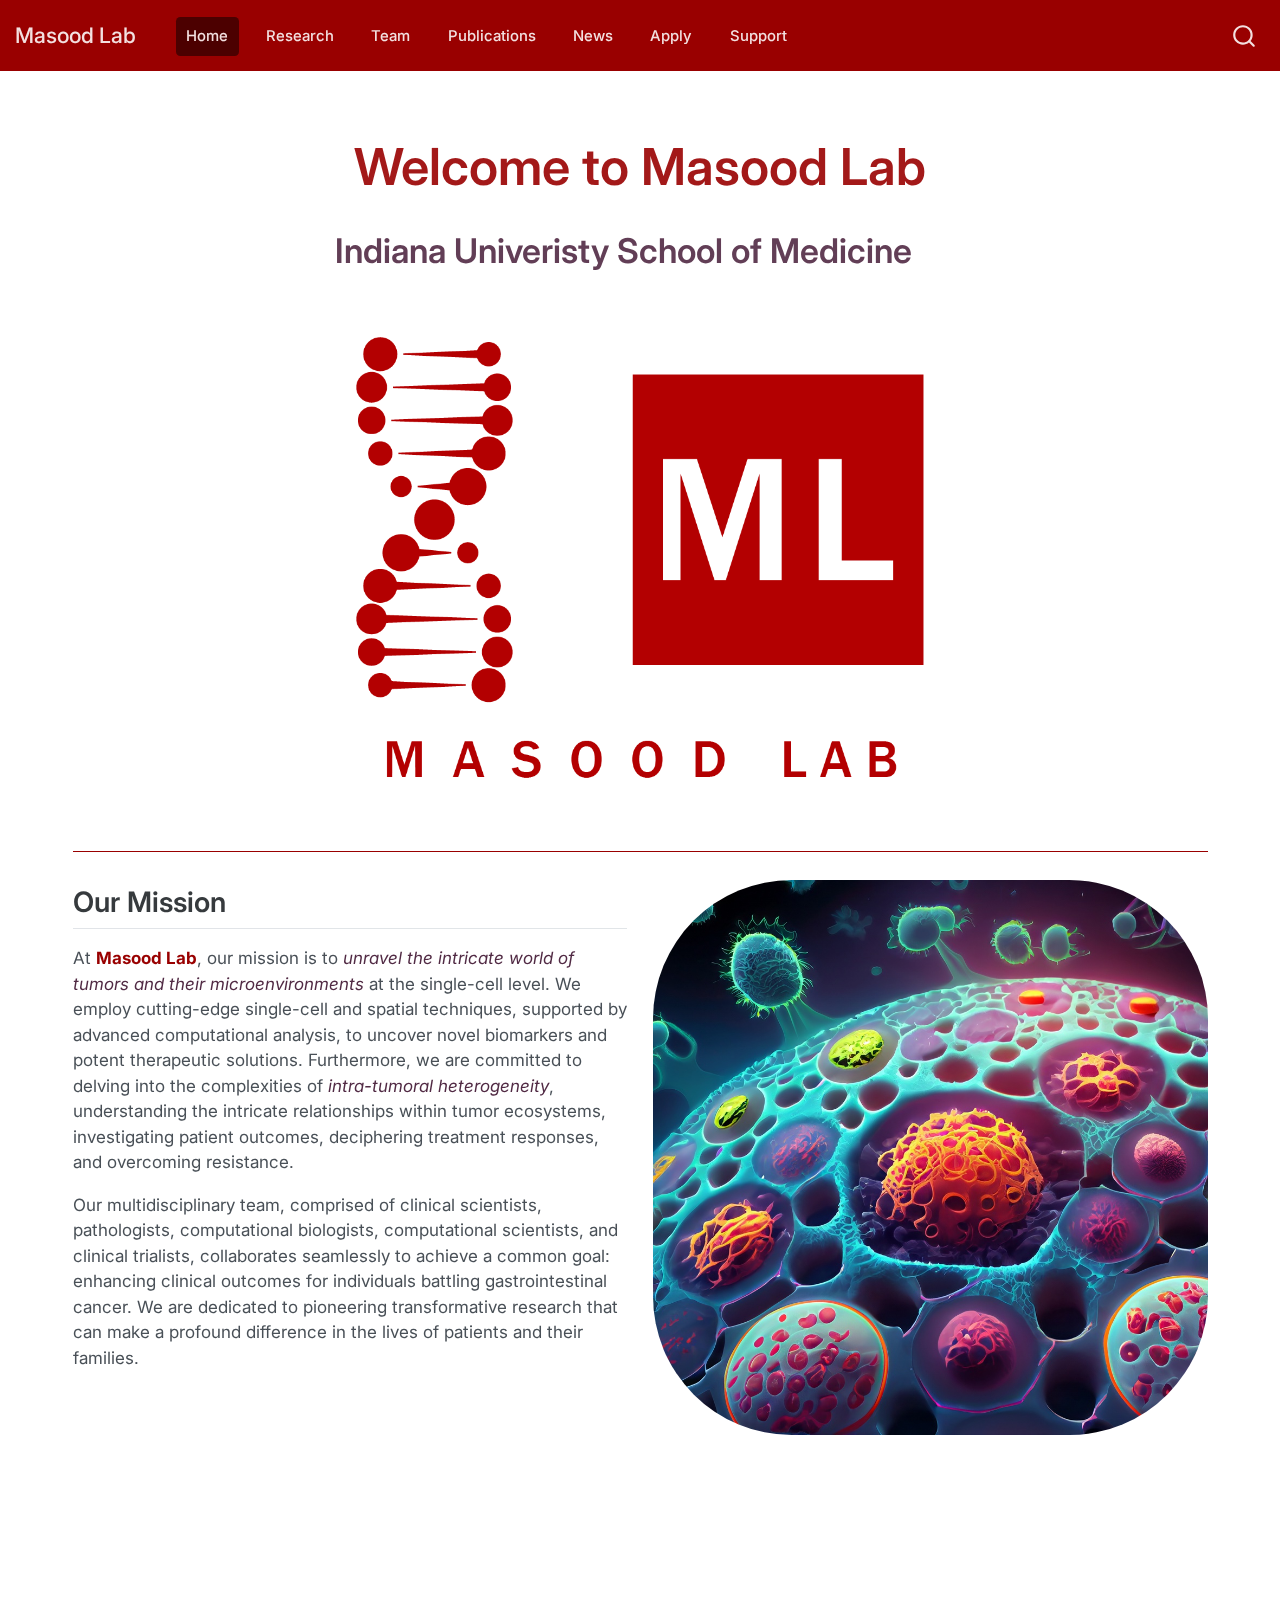
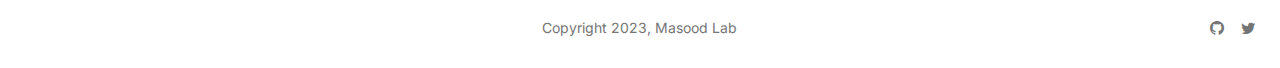
==== index.html @ 9919ac37 "Built site for gh-pages" ====
<!DOCTYPE html>
<html xmlns="http://www.w3.org/1999/xhtml" lang="en" xml:lang="en"><head>

<meta charset="utf-8">
<meta name="generator" content="quarto-1.3.450">

<meta name="viewport" content="width=device-width, initial-scale=1.0, user-scalable=yes">

<meta name="author" content="Masood Lab">
<meta name="description" content="Masood Lab, located at IUPUI, is focused on researching in the field of single cell and spatial transcriptomics.">

<title>Masood Lab</title>
<style>
code{white-space: pre-wrap;}
span.smallcaps{font-variant: small-caps;}
div.columns{display: flex; gap: min(4vw, 1.5em);}
div.column{flex: auto; overflow-x: auto;}
div.hanging-indent{margin-left: 1.5em; text-indent: -1.5em;}
ul.task-list{list-style: none;}
ul.task-list li input[type="checkbox"] {
  width: 0.8em;
  margin: 0 0.8em 0.2em -1em; /* quarto-specific, see https://github.com/quarto-dev/quarto-cli/issues/4556 */ 
  vertical-align: middle;
}
</style>


<script src="site_libs/quarto-nav/quarto-nav.js"></script>
<script src="site_libs/quarto-nav/headroom.min.js"></script>
<script src="site_libs/clipboard/clipboard.min.js"></script>
<script src="site_libs/quarto-search/autocomplete.umd.js"></script>
<script src="site_libs/quarto-search/fuse.min.js"></script>
<script src="site_libs/quarto-search/quarto-search.js"></script>
<meta name="quarto:offset" content="./">
<link href=".//assets/favicon.png" rel="icon" type="image/png">
<script src="site_libs/quarto-html/quarto.js"></script>
<script src="site_libs/quarto-html/popper.min.js"></script>
<script src="site_libs/quarto-html/tippy.umd.min.js"></script>
<script src="site_libs/quarto-html/anchor.min.js"></script>
<link href="site_libs/quarto-html/tippy.css" rel="stylesheet">
<link href="site_libs/quarto-html/quarto-syntax-highlighting.css" rel="stylesheet" id="quarto-text-highlighting-styles">
<script src="site_libs/bootstrap/bootstrap.min.js"></script>
<link href="site_libs/bootstrap/bootstrap-icons.css" rel="stylesheet">
<link href="site_libs/bootstrap/bootstrap.min.css" rel="stylesheet" id="quarto-bootstrap" data-mode="light">
<script id="quarto-search-options" type="application/json">{
  "location": "navbar",
  "copy-button": false,
  "collapse-after": 3,
  "panel-placement": "end",
  "type": "overlay",
  "limit": 20,
  "language": {
    "search-no-results-text": "No results",
    "search-matching-documents-text": "matching documents",
    "search-copy-link-title": "Copy link to search",
    "search-hide-matches-text": "Hide additional matches",
    "search-more-match-text": "more match in this document",
    "search-more-matches-text": "more matches in this document",
    "search-clear-button-title": "Clear",
    "search-detached-cancel-button-title": "Cancel",
    "search-submit-button-title": "Submit",
    "search-label": "Search"
  }
}</script>
<style>html{ scroll-behavior: smooth; }</style>


<link rel="stylesheet" href="_style/styles.css">
<meta property="og:title" content="Masood Lab">
<meta property="og:description" content="Masood Lab, located at IUPUI, is focused on researching in the field of single cell and spatial transcriptomics.">
<meta property="og:image" content="assets/logo.png">
<meta property="og:site-name" content="Masood Lab">
<meta property="og:locale" content="en_US">
<meta name="twitter:title" content="Masood Lab">
<meta name="twitter:description" content="Masood Lab, located at IUPUI, is focused on researching in the field of single cell and spatial transcriptomics.">
<meta name="twitter:image" content="assets/logo.png">
<meta name="twitter:card" content="summary_large_image">
</head>

<body class="nav-fixed">

<div id="quarto-search-results"></div>
  <header id="quarto-header" class="headroom fixed-top">
    <nav class="navbar navbar-expand-lg navbar-dark ">
      <div class="navbar-container container-fluid">
      <div class="navbar-brand-container">
    <a class="navbar-brand" href="./index.html">
    <span class="navbar-title">Masood Lab</span>
    </a>
  </div>
            <div id="quarto-search" class="" title="Search"></div>
          <button class="navbar-toggler" type="button" data-bs-toggle="collapse" data-bs-target="#navbarCollapse" aria-controls="navbarCollapse" aria-expanded="false" aria-label="Toggle navigation" onclick="if (window.quartoToggleHeadroom) { window.quartoToggleHeadroom(); }">
  <span class="navbar-toggler-icon"></span>
</button>
          <div class="collapse navbar-collapse" id="navbarCollapse">
            <ul class="navbar-nav navbar-nav-scroll me-auto">
  <li class="nav-item">
    <a class="nav-link active" href="./index.html" rel="" target="" aria-current="page">
 <span class="menu-text">Home</span></a>
  </li>  
  <li class="nav-item">
    <a class="nav-link" href="./research.html" rel="" target="">
 <span class="menu-text">Research</span></a>
  </li>  
  <li class="nav-item">
    <a class="nav-link" href="./team/index.html" rel="" target="">
 <span class="menu-text">Team</span></a>
  </li>  
  <li class="nav-item">
    <a class="nav-link" href="./publications.html" rel="" target="">
 <span class="menu-text">Publications</span></a>
  </li>  
  <li class="nav-item">
    <a class="nav-link" href="./news.html" rel="" target="">
 <span class="menu-text">News</span></a>
  </li>  
  <li class="nav-item">
    <a class="nav-link" href="./apply.html" rel="" target="">
 <span class="menu-text">Apply</span></a>
  </li>  
  <li class="nav-item">
    <a class="nav-link" href="./support.html" rel="" target="">
 <span class="menu-text">Support</span></a>
  </li>  
</ul>
            <div class="quarto-navbar-tools ms-auto">
</div>
          </div> <!-- /navcollapse -->
      </div> <!-- /container-fluid -->
    </nav>
</header>
<!-- content -->
<div id="quarto-content" class="quarto-container page-columns page-rows-contents page-layout-full page-navbar">
<!-- sidebar -->
<!-- margin-sidebar -->
    
<!-- main -->
<main class="content column-page" id="quarto-document-content">



<section id="welcome-to-masood-lab" class="level1 hero">
<h1>Welcome to Masood Lab</h1>
<section id="indiana-univeristy-school-of-medicine" class="level2">
<h2 class="anchored" data-anchor-id="indiana-univeristy-school-of-medicine">Indiana Univeristy School of Medicine</h2>
<p><img src="assets/logo.png" class="img-fluid" alt="Logo of Masood Lab"></p>
</section>
</section>
<div class="grid mission">
<div class="g-col-12 g-col-md-6 w-full h-full">
<section id="our-mission" class="level2 w-full h-full pb-0">
<h2 class="anchored" data-anchor-id="our-mission">Our Mission</h2>
<!-- Study and understand tumors and their ecosystem at single cell resolution using exceptional single cell and spatial techniques coupled with advanced computational analysis to develope novel biomarkers and powefull therapies. Additionally we want to understand and discuss intra tumoral heterogenity,relationship,patient outcomes,treatment responses and resistance. Our lab comprises of clinical scientists,Pathologists,computational Biologists,computational scientists and clinical trailist working as a team to achive an ulitimate goal to improve clinical outcomes in Gastrointestinal Cancer. -->
<p>At <strong>Masood Lab</strong>, our mission is to <em>unravel the intricate world of tumors and their microenvironments</em> at the single-cell level. We employ cutting-edge single-cell and spatial techniques, supported by advanced computational analysis, to uncover novel biomarkers and potent therapeutic solutions. Furthermore, we are committed to delving into the complexities of <em>intra-tumoral heterogeneity</em>, understanding the intricate relationships within tumor ecosystems, investigating patient outcomes, deciphering treatment responses, and overcoming resistance.</p>
<p>Our multidisciplinary team, comprised of clinical scientists, pathologists, computational biologists, computational scientists, and clinical trialists, collaborates seamlessly to achieve a common goal: enhancing clinical outcomes for individuals battling gastrointestinal cancer. We are dedicated to pioneering transformative research that can make a profound difference in the lives of patients and their families.</p>
</section>
</div>
<div class="g-col-12 g-col-md-6 w-full h-full">
<div class="w-full h-full pb-0">
<p><img src="assets/home_hero.jpg" class="img-fluid" alt="A picture of Cancer Cells."></p>
</div>
</div>
</div>



</main> <!-- /main -->
<script id="quarto-html-after-body" type="application/javascript">
window.document.addEventListener("DOMContentLoaded", function (event) {
  const toggleBodyColorMode = (bsSheetEl) => {
    const mode = bsSheetEl.getAttribute("data-mode");
    const bodyEl = window.document.querySelector("body");
    if (mode === "dark") {
      bodyEl.classList.add("quarto-dark");
      bodyEl.classList.remove("quarto-light");
    } else {
      bodyEl.classList.add("quarto-light");
      bodyEl.classList.remove("quarto-dark");
    }
  }
  const toggleBodyColorPrimary = () => {
    const bsSheetEl = window.document.querySelector("link#quarto-bootstrap");
    if (bsSheetEl) {
      toggleBodyColorMode(bsSheetEl);
    }
  }
  toggleBodyColorPrimary();  
  const icon = "";
  const anchorJS = new window.AnchorJS();
  anchorJS.options = {
    placement: 'right',
    icon: icon
  };
  anchorJS.add('.anchored');
  const isCodeAnnotation = (el) => {
    for (const clz of el.classList) {
      if (clz.startsWith('code-annotation-')) {                     
        return true;
      }
    }
    return false;
  }
  const clipboard = new window.ClipboardJS('.code-copy-button', {
    text: function(trigger) {
      const codeEl = trigger.previousElementSibling.cloneNode(true);
      for (const childEl of codeEl.children) {
        if (isCodeAnnotation(childEl)) {
          childEl.remove();
        }
      }
      return codeEl.innerText;
    }
  });
  clipboard.on('success', function(e) {
    // button target
    const button = e.trigger;
    // don't keep focus
    button.blur();
    // flash "checked"
    button.classList.add('code-copy-button-checked');
    var currentTitle = button.getAttribute("title");
    button.setAttribute("title", "Copied!");
    let tooltip;
    if (window.bootstrap) {
      button.setAttribute("data-bs-toggle", "tooltip");
      button.setAttribute("data-bs-placement", "left");
      button.setAttribute("data-bs-title", "Copied!");
      tooltip = new bootstrap.Tooltip(button, 
        { trigger: "manual", 
          customClass: "code-copy-button-tooltip",
          offset: [0, -8]});
      tooltip.show();    
    }
    setTimeout(function() {
      if (tooltip) {
        tooltip.hide();
        button.removeAttribute("data-bs-title");
        button.removeAttribute("data-bs-toggle");
        button.removeAttribute("data-bs-placement");
      }
      button.setAttribute("title", currentTitle);
      button.classList.remove('code-copy-button-checked');
    }, 1000);
    // clear code selection
    e.clearSelection();
  });
  function tippyHover(el, contentFn) {
    const config = {
      allowHTML: true,
      content: contentFn,
      maxWidth: 500,
      delay: 100,
      arrow: false,
      appendTo: function(el) {
          return el.parentElement;
      },
      interactive: true,
      interactiveBorder: 10,
      theme: 'quarto',
      placement: 'bottom-start'
    };
    window.tippy(el, config); 
  }
  const noterefs = window.document.querySelectorAll('a[role="doc-noteref"]');
  for (var i=0; i<noterefs.length; i++) {
    const ref = noterefs[i];
    tippyHover(ref, function() {
      // use id or data attribute instead here
      let href = ref.getAttribute('data-footnote-href') || ref.getAttribute('href');
      try { href = new URL(href).hash; } catch {}
      const id = href.replace(/^#\/?/, "");
      const note = window.document.getElementById(id);
      return note.innerHTML;
    });
  }
      let selectedAnnoteEl;
      const selectorForAnnotation = ( cell, annotation) => {
        let cellAttr = 'data-code-cell="' + cell + '"';
        let lineAttr = 'data-code-annotation="' +  annotation + '"';
        const selector = 'span[' + cellAttr + '][' + lineAttr + ']';
        return selector;
      }
      const selectCodeLines = (annoteEl) => {
        const doc = window.document;
        const targetCell = annoteEl.getAttribute("data-target-cell");
        const targetAnnotation = annoteEl.getAttribute("data-target-annotation");
        const annoteSpan = window.document.querySelector(selectorForAnnotation(targetCell, targetAnnotation));
        const lines = annoteSpan.getAttribute("data-code-lines").split(",");
        const lineIds = lines.map((line) => {
          return targetCell + "-" + line;
        })
        let top = null;
        let height = null;
        let parent = null;
        if (lineIds.length > 0) {
            //compute the position of the single el (top and bottom and make a div)
            const el = window.document.getElementById(lineIds[0]);
            top = el.offsetTop;
            height = el.offsetHeight;
            parent = el.parentElement.parentElement;
          if (lineIds.length > 1) {
            const lastEl = window.document.getElementById(lineIds[lineIds.length - 1]);
            const bottom = lastEl.offsetTop + lastEl.offsetHeight;
            height = bottom - top;
          }
          if (top !== null && height !== null && parent !== null) {
            // cook up a div (if necessary) and position it 
            let div = window.document.getElementById("code-annotation-line-highlight");
            if (div === null) {
              div = window.document.createElement("div");
              div.setAttribute("id", "code-annotation-line-highlight");
              div.style.position = 'absolute';
              parent.appendChild(div);
            }
            div.style.top = top - 2 + "px";
            div.style.height = height + 4 + "px";
            let gutterDiv = window.document.getElementById("code-annotation-line-highlight-gutter");
            if (gutterDiv === null) {
              gutterDiv = window.document.createElement("div");
              gutterDiv.setAttribute("id", "code-annotation-line-highlight-gutter");
              gutterDiv.style.position = 'absolute';
              const codeCell = window.document.getElementById(targetCell);
              const gutter = codeCell.querySelector('.code-annotation-gutter');
              gutter.appendChild(gutterDiv);
            }
            gutterDiv.style.top = top - 2 + "px";
            gutterDiv.style.height = height + 4 + "px";
          }
          selectedAnnoteEl = annoteEl;
        }
      };
      const unselectCodeLines = () => {
        const elementsIds = ["code-annotation-line-highlight", "code-annotation-line-highlight-gutter"];
        elementsIds.forEach((elId) => {
          const div = window.document.getElementById(elId);
          if (div) {
            div.remove();
          }
        });
        selectedAnnoteEl = undefined;
      };
      // Attach click handler to the DT
      const annoteDls = window.document.querySelectorAll('dt[data-target-cell]');
      for (const annoteDlNode of annoteDls) {
        annoteDlNode.addEventListener('click', (event) => {
          const clickedEl = event.target;
          if (clickedEl !== selectedAnnoteEl) {
            unselectCodeLines();
            const activeEl = window.document.querySelector('dt[data-target-cell].code-annotation-active');
            if (activeEl) {
              activeEl.classList.remove('code-annotation-active');
            }
            selectCodeLines(clickedEl);
            clickedEl.classList.add('code-annotation-active');
          } else {
            // Unselect the line
            unselectCodeLines();
            clickedEl.classList.remove('code-annotation-active');
          }
        });
      }
  const findCites = (el) => {
    const parentEl = el.parentElement;
    if (parentEl) {
      const cites = parentEl.dataset.cites;
      if (cites) {
        return {
          el,
          cites: cites.split(' ')
        };
      } else {
        return findCites(el.parentElement)
      }
    } else {
      return undefined;
    }
  };
  var bibliorefs = window.document.querySelectorAll('a[role="doc-biblioref"]');
  for (var i=0; i<bibliorefs.length; i++) {
    const ref = bibliorefs[i];
    const citeInfo = findCites(ref);
    if (citeInfo) {
      tippyHover(citeInfo.el, function() {
        var popup = window.document.createElement('div');
        citeInfo.cites.forEach(function(cite) {
          var citeDiv = window.document.createElement('div');
          citeDiv.classList.add('hanging-indent');
          citeDiv.classList.add('csl-entry');
          var biblioDiv = window.document.getElementById('ref-' + cite);
          if (biblioDiv) {
            citeDiv.innerHTML = biblioDiv.innerHTML;
          }
          popup.appendChild(citeDiv);
        });
        return popup.innerHTML;
      });
    }
  }
    var localhostRegex = new RegExp(/^(?:http|https):\/\/localhost\:?[0-9]*\//);
      var filterRegex = new RegExp('/' + window.location.host + '/');
    var isInternal = (href) => {
        return filterRegex.test(href) || localhostRegex.test(href);
    }
    // Inspect non-navigation links and adorn them if external
 	var links = window.document.querySelectorAll('a[href]:not(.nav-link):not(.navbar-brand):not(.toc-action):not(.sidebar-link):not(.sidebar-item-toggle):not(.pagination-link):not(.no-external):not([aria-hidden]):not(.dropdown-item)');
    for (var i=0; i<links.length; i++) {
      const link = links[i];
      if (!isInternal(link.href)) {
          // target, if specified
          link.setAttribute("target", "_blank");
      }
    }
});
</script>
</div> <!-- /content -->
<footer class="footer">
  <div class="nav-footer">
    <div class="nav-footer-left">
      &nbsp;
    </div>   
    <div class="nav-footer-center">Copyright 2023, Masood Lab</div>
    <div class="nav-footer-right">
      <ul class="footer-items list-unstyled">
    <li class="nav-item compact">
    <a class="nav-link" href="https://github.com/">
      <i class="bi bi-github" role="img">
</i> 
    </a>
  </li>  
    <li class="nav-item compact">
    <a class="nav-link" href="https://twitter.com/">
      <i class="bi bi-twitter" role="img">
</i> 
    </a>
  </li>  
</ul>
    </div>
  </div>
</footer>



<script src="site_libs/quarto-html/zenscroll-min.js"></script>
</body></html>
---- site_libs/quarto-html/tippy.css ----
.tippy-box[data-animation=fade][data-state=hidden]{opacity:0}[data-tippy-root]{max-width:calc(100vw - 10px)}.tippy-box{position:relative;background-color:#333;color:#fff;border-radius:4px;font-size:14px;line-height:1.4;white-space:normal;outline:0;transition-property:transform,visibility,opacity}.tippy-box[data-placement^=top]>.tippy-arrow{bottom:0}.tippy-box[data-placement^=top]>.tippy-arrow:before{bottom:-7px;left:0;border-width:8px 8px 0;border-top-color:initial;transform-origin:center top}.tippy-box[data-placement^=bottom]>.tippy-arrow{top:0}.tippy-box[data-placement^=bottom]>.tippy-arrow:before{top:-7px;left:0;border-width:0 8px 8px;border-bottom-color:initial;transform-origin:center bottom}.tippy-box[data-placement^=left]>.tippy-arrow{right:0}.tippy-box[data-placement^=left]>.tippy-arrow:before{border-width:8px 0 8px 8px;border-left-color:initial;right:-7px;transform-origin:center left}.tippy-box[data-placement^=right]>.tippy-arrow{left:0}.tippy-box[data-placement^=right]>.tippy-arrow:before{left:-7px;border-width:8px 8px 8px 0;border-right-color:initial;transform-origin:center right}.tippy-box[data-inertia][data-state=visible]{transition-timing-function:cubic-bezier(.54,1.5,.38,1.11)}.tippy-arrow{width:16px;height:16px;color:#333}.tippy-arrow:before{content:"";position:absolute;border-color:transparent;border-style:solid}.tippy-content{position:relative;padding:5px 9px;z-index:1}
---- site_libs/quarto-html/quarto-syntax-highlighting.css ----
/* quarto syntax highlight colors */
:root {
  --quarto-hl-ot-color: #003B4F;
  --quarto-hl-at-color: #657422;
  --quarto-hl-ss-color: #20794D;
  --quarto-hl-an-color: #5E5E5E;
  --quarto-hl-fu-color: #4758AB;
  --quarto-hl-st-color: #20794D;
  --quarto-hl-cf-color: #003B4F;
  --quarto-hl-op-color: #5E5E5E;
  --quarto-hl-er-color: #AD0000;
  --quarto-hl-bn-color: #AD0000;
  --quarto-hl-al-color: #AD0000;
  --quarto-hl-va-color: #111111;
  --quarto-hl-bu-color: inherit;
  --quarto-hl-ex-color: inherit;
  --quarto-hl-pp-color: #AD0000;
  --quarto-hl-in-color: #5E5E5E;
  --quarto-hl-vs-color: #20794D;
  --quarto-hl-wa-color: #5E5E5E;
  --quarto-hl-do-color: #5E5E5E;
  --quarto-hl-im-color: #00769E;
  --quarto-hl-ch-color: #20794D;
  --quarto-hl-dt-color: #AD0000;
  --quarto-hl-fl-color: #AD0000;
  --quarto-hl-co-color: #5E5E5E;
  --quarto-hl-cv-color: #5E5E5E;
  --quarto-hl-cn-color: #8f5902;
  --quarto-hl-sc-color: #5E5E5E;
  --quarto-hl-dv-color: #AD0000;
  --quarto-hl-kw-color: #003B4F;
}

/* other quarto variables */
:root {
  --quarto-font-monospace: SFMono-Regular, Menlo, Monaco, Consolas, "Liberation Mono", "Courier New", monospace;
}

pre > code.sourceCode > span {
  color: #003B4F;
}

code span {
  color: #003B4F;
}

code.sourceCode > span {
  color: #003B4F;
}

div.sourceCode,
div.sourceCode pre.sourceCode {
  color: #003B4F;
}

code span.ot {
  color: #003B4F;
  font-style: inherit;
}

code span.at {
  color: #657422;
  font-style: inherit;
}

code span.ss {
  color: #20794D;
  font-style: inherit;
}

code span.an {
  color: #5E5E5E;
  font-style: inherit;
}

code span.fu {
  color: #4758AB;
  font-style: inherit;
}

code span.st {
  color: #20794D;
  font-style: inherit;
}

code span.cf {
  color: #003B4F;
  font-style: inherit;
}

code span.op {
  color: #5E5E5E;
  font-style: inherit;
}

code span.er {
  color: #AD0000;
  font-style: inherit;
}

code span.bn {
  color: #AD0000;
  font-style: inherit;
}

code span.al {
  color: #AD0000;
  font-style: inherit;
}

code span.va {
  color: #111111;
  font-style: inherit;
}

code span.bu {
  font-style: inherit;
}

code span.ex {
  font-style: inherit;
}

code span.pp {
  color: #AD0000;
  font-style: inherit;
}

code span.in {
  color: #5E5E5E;
  font-style: inherit;
}

code span.vs {
  color: #20794D;
  font-style: inherit;
}

code span.wa {
  color: #5E5E5E;
  font-style: italic;
}

code span.do {
  color: #5E5E5E;
  font-style: italic;
}

code span.im {
  color: #00769E;
  font-style: inherit;
}

code span.ch {
  color: #20794D;
  font-style: inherit;
}

code span.dt {
  color: #AD0000;
  font-style: inherit;
}

code span.fl {
  color: #AD0000;
  font-style: inherit;
}

code span.co {
  color: #5E5E5E;
  font-style: inherit;
}

code span.cv {
  color: #5E5E5E;
  font-style: italic;
}

code span.cn {
  color: #8f5902;
  font-style: inherit;
}

code span.sc {
  color: #5E5E5E;
  font-style: inherit;
}

code span.dv {
  color: #AD0000;
  font-style: inherit;
}

code span.kw {
  color: #003B4F;
  font-style: inherit;
}

.prevent-inlining {
  content: "</";
}

/*# sourceMappingURL=debc5d5d77c3f9108843748ff7464032.css.map */
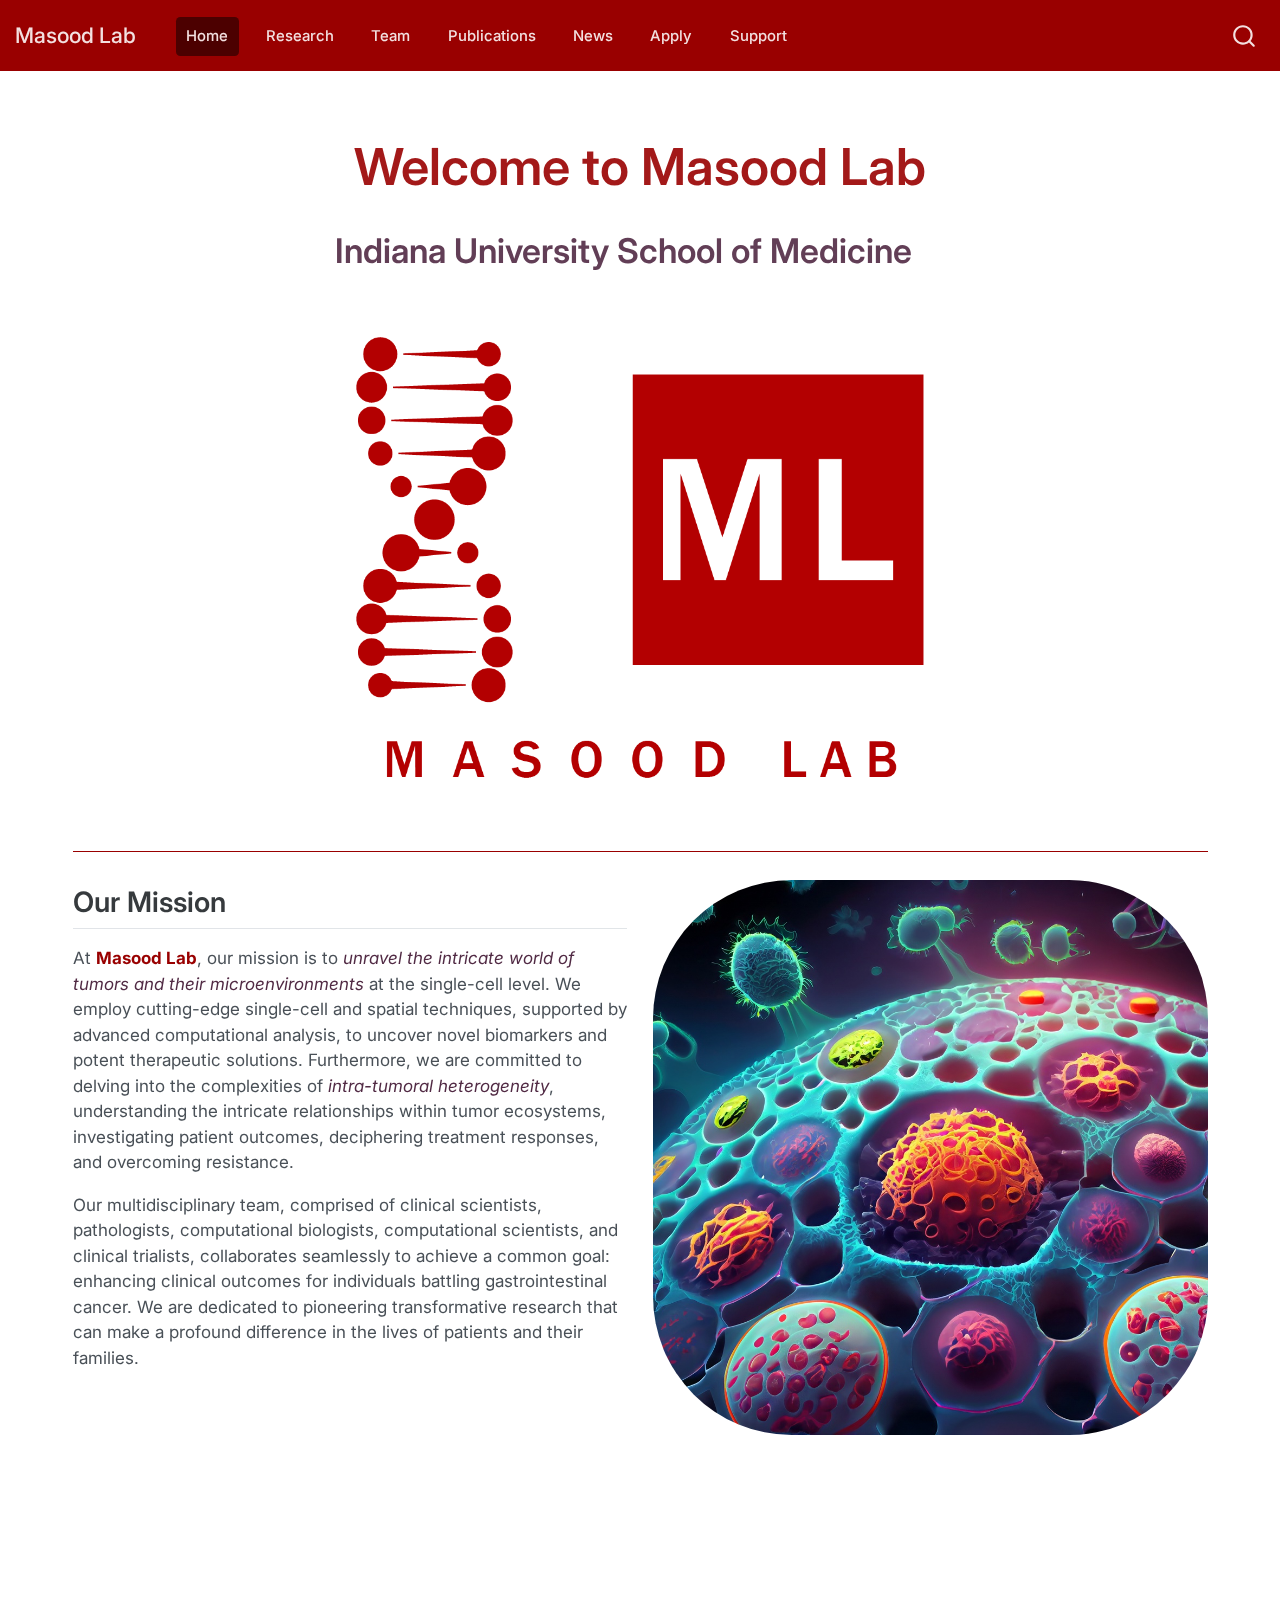
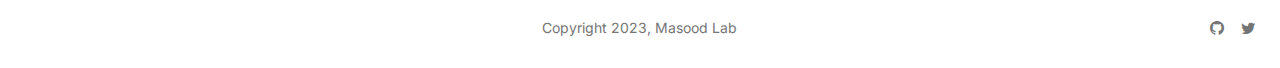
==== commit da8b5f9b: "Built site for gh-pages" ====
--- a/index.html
+++ b/index.html
@@ -68,13 +68,17 @@
 <link rel="stylesheet" href="_style/styles.css">
 <meta property="og:title" content="Masood Lab">
 <meta property="og:description" content="Masood Lab, located at IUPUI, is focused on researching in the field of single cell and spatial transcriptomics.">
-<meta property="og:image" content="assets/logo.png">
+<meta property="og:image" content="https://github.com/Masood-Lab/masood-lab.github.io/assets/logo.png">
 <meta property="og:site-name" content="Masood Lab">
 <meta property="og:locale" content="en_US">
+<meta property="og:image:height" content="729">
+<meta property="og:image:width" content="905">
 <meta name="twitter:title" content="Masood Lab">
 <meta name="twitter:description" content="Masood Lab, located at IUPUI, is focused on researching in the field of single cell and spatial transcriptomics.">
-<meta name="twitter:image" content="assets/logo.png">
+<meta name="twitter:image" content="https://github.com/Masood-Lab/masood-lab.github.io/assets/logo.png">
 <meta name="twitter:card" content="summary_large_image">
+<meta name="twitter:image-height" content="729">
+<meta name="twitter:image-width" content="905">
 </head>
 
 <body class="nav-fixed">
@@ -141,8 +145,8 @@
 
 <section id="welcome-to-masood-lab" class="level1 hero">
 <h1>Welcome to Masood Lab</h1>
-<section id="indiana-univeristy-school-of-medicine" class="level2">
-<h2 class="anchored" data-anchor-id="indiana-univeristy-school-of-medicine">Indiana Univeristy School of Medicine</h2>
+<section id="indiana-university-school-of-medicine" class="level2">
+<h2 class="anchored" data-anchor-id="indiana-university-school-of-medicine">Indiana University School of Medicine</h2>
 <p><img src="assets/logo.png" class="img-fluid" alt="Logo of Masood Lab"></p>
 </section>
 </section>
@@ -397,7 +401,7 @@
     }
   }
     var localhostRegex = new RegExp(/^(?:http|https):\/\/localhost\:?[0-9]*\//);
-      var filterRegex = new RegExp('/' + window.location.host + '/');
+      var filterRegex = new RegExp("https:\/\/github\.com\/Masood-Lab\/masood-lab\.github\.io");
     var isInternal = (href) => {
         return filterRegex.test(href) || localhostRegex.test(href);
     }
